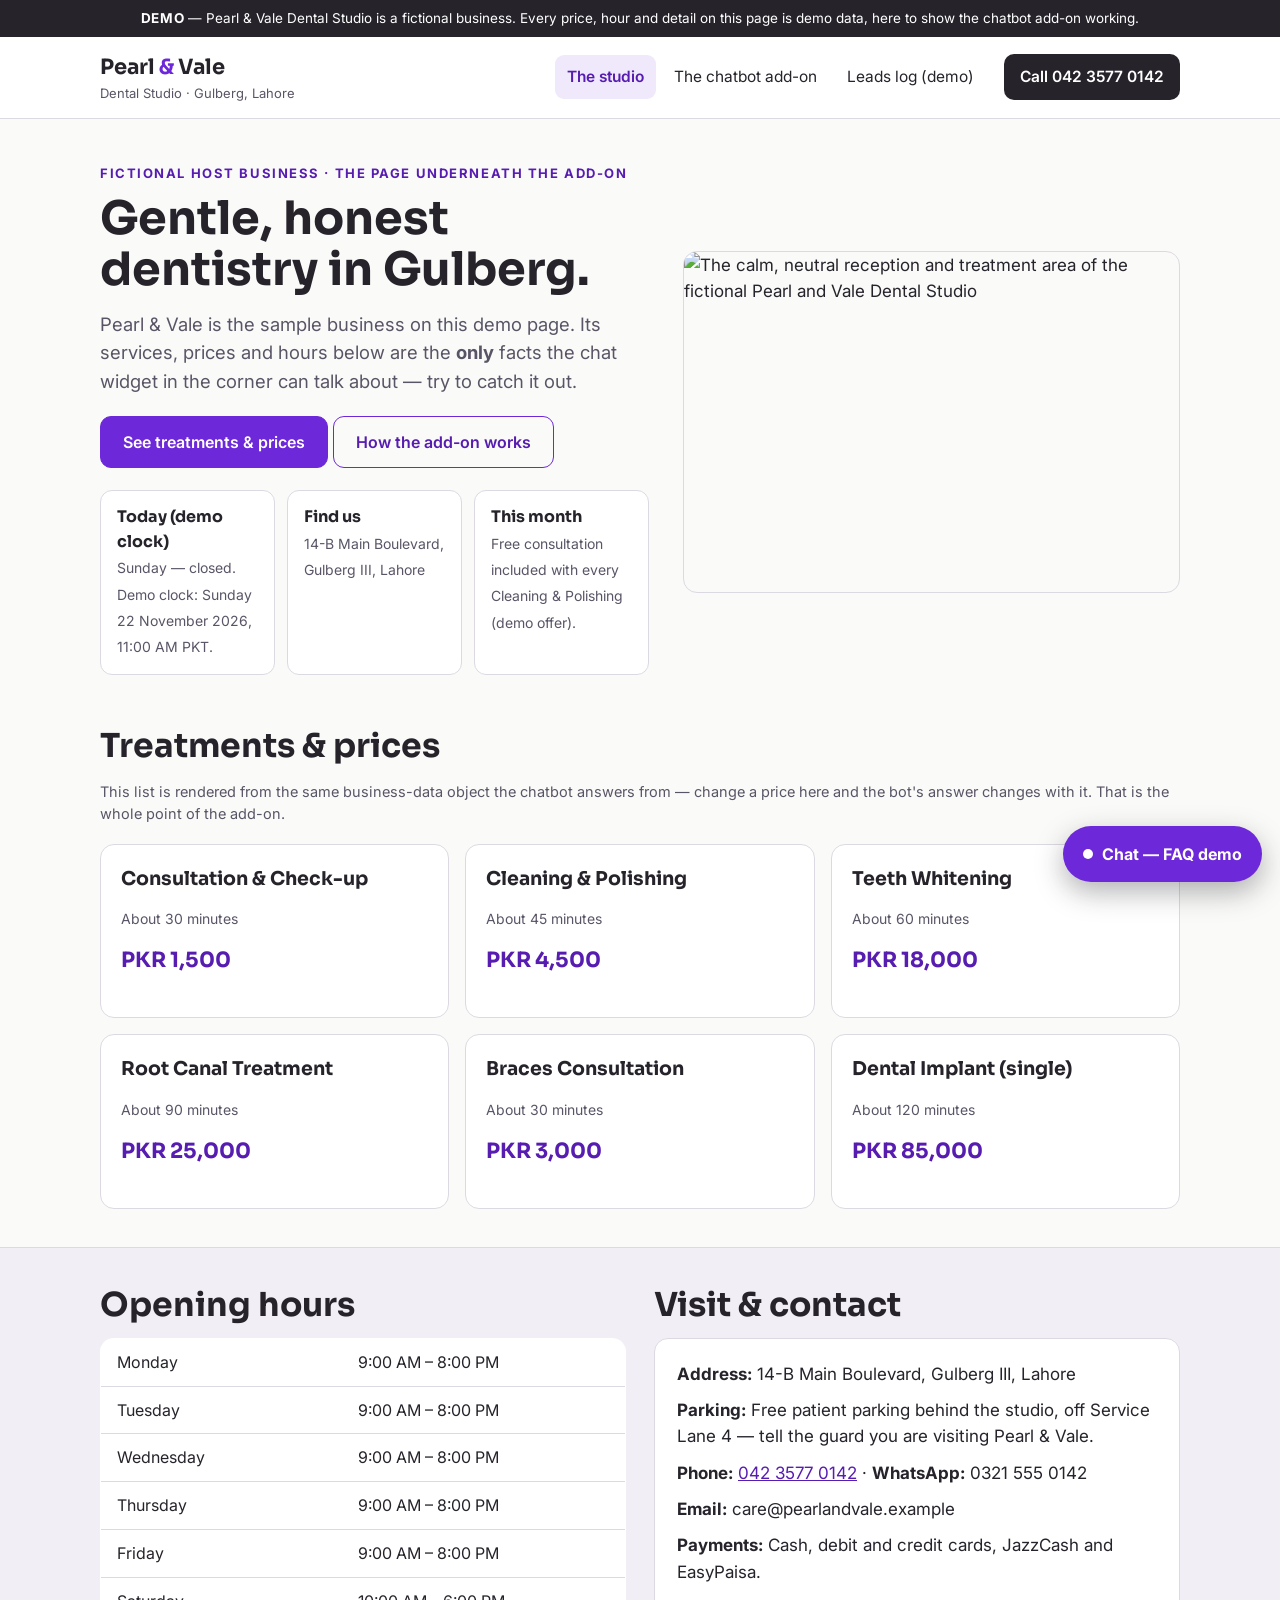
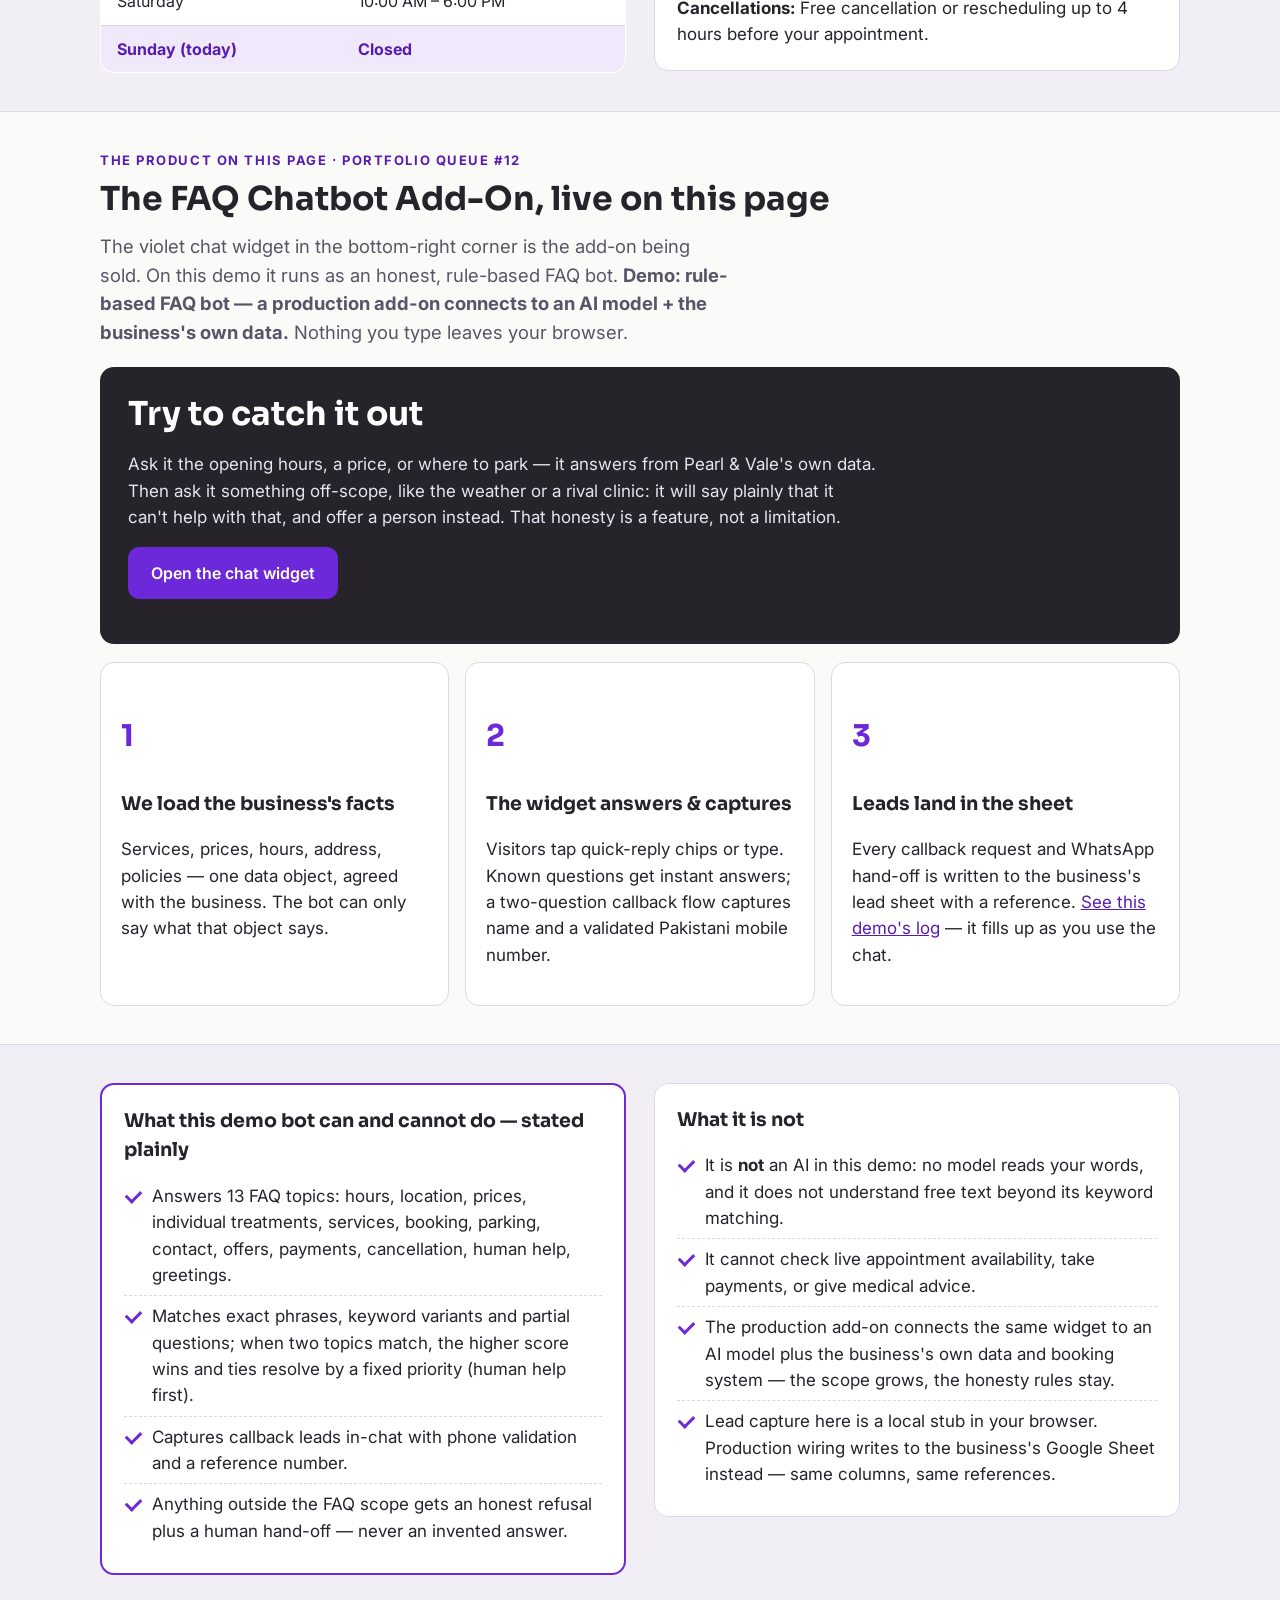
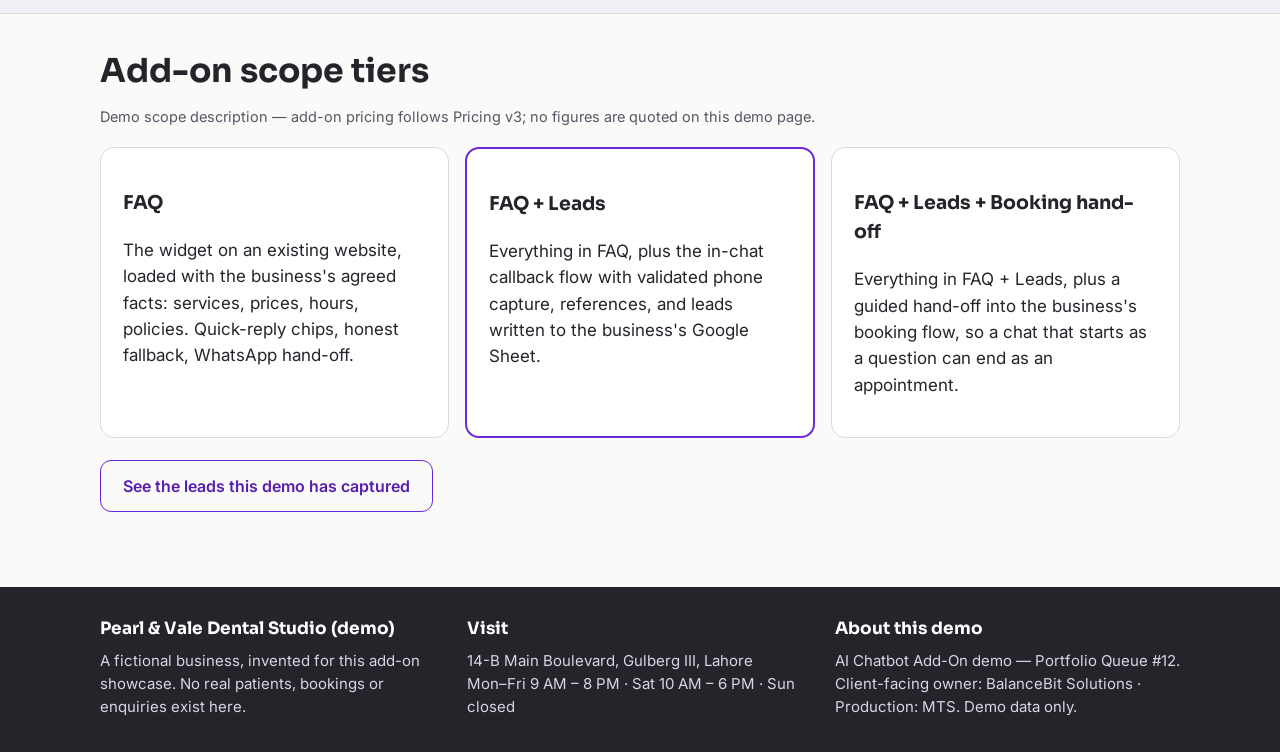
==== index.html @ efc46861 "Queue #12: AI Chatbot Add-On Demo — Pearl & Vale host page + rule-based FAQ widget, local lead log, " ====
<!DOCTYPE html>
<html lang="en">
<head>
<meta charset="utf-8">
<meta name="viewport" content="width=device-width, initial-scale=1">
<title>Pearl &amp; Vale Dental Studio (Demo) — with the FAQ Chatbot Add-On</title>
<meta name="description" content="Demo showcase: a fictional dental studio page carrying the rule-based FAQ chatbot add-on — FAQ answers generated from the business's own data, in-chat callback capture, and a local lead log. Demo data only.">
<link rel="preconnect" href="https://fonts.googleapis.com">
<link rel="preconnect" href="https://fonts.gstatic.com" crossorigin>
<link href="https://fonts.googleapis.com/css2?family=Inter:wght@400;600;700&family=Sora:wght@600;700&display=swap" rel="stylesheet">
<link rel="icon" href="assets/favicon.svg" type="image/svg+xml">
<script>document.documentElement.classList.add("js");</script>
<link rel="stylesheet" href="css/style.css">
</head>
<body>
<a class="skip" href="#main">Skip to content</a>
<div class="demo-strip"><strong>DEMO</strong> — Pearl &amp; Vale Dental Studio is a fictional business. Every price, hour and detail on this page is demo data, here to show the chatbot add-on working.</div>
<header class="site-head">
  <div class="wrap">
    <a class="brand" href="index.html">Pearl <span>&amp;</span> Vale<small>Dental Studio · Gulberg, Lahore</small></a>
    <nav class="main" aria-label="Main">
      <a href="index.html" aria-current="page">The studio</a>
      <a href="index.html#addon">The chatbot add-on</a>
      <a href="leads.html">Leads log (demo)</a>
    </nav>
    <a class="head-call" href="tel:+924235770142">Call 042 3577 0142</a>
  </div>
</header>

<main id="main">
  <!-- ============ THE HOST BUSINESS (kept deliberately quiet) ============ -->
  <section class="hero">
    <div class="wrap hero-grid">
      <div>
        <p class="eyebrow">Fictional host business · the page underneath the add-on</p>
        <h1>Gentle, honest dentistry in Gulberg.</h1>
        <p class="lede">Pearl &amp; Vale is the sample business on this demo page. Its services, prices and hours below are the <b>only</b> facts the chat widget in the corner can talk about — try to catch it out.</p>
        <p><a class="btn" href="#services">See treatments &amp; prices</a> <a class="btn ghost" href="#addon">How the add-on works</a></p>
        <div class="facts">
          <div class="fact"><b>Today (demo clock)</b><span>Sunday — closed. Demo clock: Sunday 22 November 2026, 11:00 AM PKT.</span></div>
          <div class="fact"><b>Find us</b><span data-biz="address">14-B Main Boulevard, Gulberg III, Lahore</span></div>
          <div class="fact"><b>This month</b><span>Free consultation included with every Cleaning &amp; Polishing (demo offer).</span></div>
        </div>
      </div>
      <div class="hero-img"><img src="assets/hero.jpg" alt="The calm, neutral reception and treatment area of the fictional Pearl and Vale Dental Studio" width="1400" height="933"></div>
    </div>
  </section>

  <section class="block" id="services">
    <div class="wrap">
      <h2>Treatments &amp; prices</h2>
      <p class="note">This list is rendered from the same business-data object the chatbot answers from — change a price here and the bot's answer changes with it. That is the whole point of the add-on.</p>
      <div class="cards" data-services></div>
      <noscript><p class="note">The treatment list is rendered by JavaScript from the demo data object. Prices: Consultation &amp; Check-up PKR 1,500 · Cleaning &amp; Polishing PKR 4,500 · Teeth Whitening PKR 18,000 · Root Canal Treatment PKR 25,000 · Braces Consultation PKR 3,000 · Dental Implant (single) PKR 85,000.</p></noscript>
    </div>
  </section>

  <section class="block band">
    <div class="wrap split">
      <div>
        <h2>Opening hours</h2>
        <table class="hours" data-hours aria-label="Opening hours"></table>
        <noscript><p class="note">Monday–Friday 9:00 AM – 8:00 PM · Saturday 10:00 AM – 6:00 PM · Sunday closed.</p></noscript>
      </div>
      <div>
        <h2>Visit &amp; contact</h2>
        <div class="panel">
          <p><b>Address:</b> <span data-biz="address">14-B Main Boulevard, Gulberg III, Lahore</span></p>
          <p><b>Parking:</b> <span data-biz="parking">Free patient parking behind the studio, off Service Lane 4 — tell the guard you are visiting Pearl &amp; Vale.</span></p>
          <p><b>Phone:</b> <a href="tel:+924235770142">042 3577 0142</a> · <b>WhatsApp:</b> 0321 555 0142</p>
          <p><b>Email:</b> care@pearlandvale.example</p>
          <p><b>Payments:</b> Cash, debit and credit cards, JazzCash and EasyPaisa.</p>
          <p><b>Cancellations:</b> Free cancellation or rescheduling up to 4 hours before your appointment.</p>
        </div>
      </div>
    </div>
  </section>

  <!-- ============ THE ADD-ON SHOWCASE (the product) ============ -->
  <section class="block" id="addon">
    <div class="wrap">
      <p class="eyebrow">The product on this page · Portfolio Queue #12</p>
      <h2>The FAQ Chatbot Add-On, live on this page</h2>
      <p class="lede">The violet chat widget in the bottom-right corner is the add-on being sold. On this demo it runs as an honest, rule-based FAQ bot. <b>Demo: rule-based FAQ bot — a production add-on connects to an AI model + the business's own data.</b> Nothing you type leaves your browser.</p>
      <div class="try-band">
        <h2>Try to catch it out</h2>
        <p>Ask it the opening hours, a price, or where to park — it answers from Pearl &amp; Vale's own data. Then ask it something off-scope, like the weather or a rival clinic: it will say plainly that it can't help with that, and offer a person instead. That honesty is a feature, not a limitation.</p>
        <p><button type="button" class="btn" data-open-chat>Open the chat widget</button></p>
      </div>
      <div class="steps">
        <div class="step"><p class="num">1</p><h3>We load the business's facts</h3><p>Services, prices, hours, address, policies — one data object, agreed with the business. The bot can only say what that object says.</p></div>
        <div class="step"><p class="num">2</p><h3>The widget answers &amp; captures</h3><p>Visitors tap quick-reply chips or type. Known questions get instant answers; a two-question callback flow captures name and a validated Pakistani mobile number.</p></div>
        <div class="step"><p class="num">3</p><h3>Leads land in the sheet</h3><p>Every callback request and WhatsApp hand-off is written to the business's lead sheet with a reference. <a href="leads.html">See this demo's log</a> — it fills up as you use the chat.</p></div>
      </div>
    </div>
  </section>

  <section class="block band">
    <div class="wrap split">
      <div class="panel accent">
        <h3>What this demo bot can and cannot do — stated plainly</h3>
        <ul class="ticks">
          <li>Answers 13 FAQ topics: hours, location, prices, individual treatments, services, booking, parking, contact, offers, payments, cancellation, human help, greetings.</li>
          <li>Matches exact phrases, keyword variants and partial questions; when two topics match, the higher score wins and ties resolve by a fixed priority (human help first).</li>
          <li>Captures callback leads in-chat with phone validation and a reference number.</li>
          <li>Anything outside the FAQ scope gets an honest refusal plus a human hand-off — never an invented answer.</li>
        </ul>
      </div>
      <div class="panel">
        <h3>What it is not</h3>
        <ul class="ticks">
          <li>It is <b>not</b> an AI in this demo: no model reads your words, and it does not understand free text beyond its keyword matching.</li>
          <li>It cannot check live appointment availability, take payments, or give medical advice.</li>
          <li>The production add-on connects the same widget to an AI model plus the business's own data and booking system — the scope grows, the honesty rules stay.</li>
          <li>Lead capture here is a local stub in your browser. Production wiring writes to the business's Google Sheet instead — same columns, same references.</li>
        </ul>
      </div>
    </div>
  </section>

  <section class="block">
    <div class="wrap">
      <h2>Add-on scope tiers</h2>
      <p class="note">Demo scope description — add-on pricing follows Pricing v3; no figures are quoted on this demo page.</p>
      <div class="tiers">
        <div class="tier"><p class="scope">FAQ</p><p>The widget on an existing website, loaded with the business's agreed facts: services, prices, hours, policies. Quick-reply chips, honest fallback, WhatsApp hand-off.</p></div>
        <div class="tier mid"><p class="scope">FAQ + Leads</p><p>Everything in FAQ, plus the in-chat callback flow with validated phone capture, references, and leads written to the business's Google Sheet.</p></div>
        <div class="tier"><p class="scope">FAQ + Leads + Booking hand-off</p><p>Everything in FAQ + Leads, plus a guided hand-off into the business's booking flow, so a chat that starts as a question can end as an appointment.</p></div>
      </div>
      <p style="margin-top:22px"><a class="btn ghost" href="leads.html">See the leads this demo has captured</a></p>
    </div>
  </section>
</main>

<footer>
  <div class="wrap">
    <div><b>Pearl &amp; Vale Dental Studio (demo)</b><p>A fictional business, invented for this add-on showcase. No real patients, bookings or enquiries exist here.</p></div>
    <div><b>Visit</b><p>14-B Main Boulevard, Gulberg III, Lahore<br>Mon–Fri 9 AM – 8 PM · Sat 10 AM – 6 PM · Sun closed</p></div>
    <div><b>About this demo</b><p>AI Chatbot Add-On demo — Portfolio Queue #12. Client-facing owner: BalanceBit Solutions · Production: MTS. Demo data only.</p></div>
  </div>
</footer>

<button class="chat-launcher" type="button" data-chat-launcher aria-haspopup="dialog"><span class="dot" aria-hidden="true"></span>Chat — FAQ demo</button>
<section class="chat-panel" data-chat-panel role="dialog" aria-label="Pearl and Vale FAQ chat, demo" hidden>
  <div class="chat-head">
    <div class="who"><b>Pearl &amp; Vale Dental Studio</b><span>FAQ demo bot · Demo: rule-based FAQ bot — a production add-on connects to an AI model + the business's own data</span></div>
    <button type="button" data-chat-close aria-label="Close chat">✕</button>
  </div>
  <div class="chat-msgs" data-chat-msgs aria-live="polite"></div>
  <div class="chat-chips" data-chat-chips></div>
  <div class="chat-actions">
    <a class="wa-btn" data-chat-wa href="https://wa.me/923215550142" target="_blank" rel="noopener">WhatsApp a person</a>
    <button type="button" class="clear-btn" data-chat-clear>Clear chat</button>
  </div>
  <form class="chat-form" data-chat-form>
    <label for="chat-input">Type your question</label>
    <input id="chat-input" data-chat-input type="text" autocomplete="off" placeholder="Ask about prices, hours…">
    <button type="submit">Send</button>
  </form>
</section>
<noscript><p class="note" style="padding:12px 20px">The chat widget needs JavaScript to run. The studio's services, prices, hours and contact details on this page are complete without it.</p></noscript>
<script src="js/logic.js"></script>
<script src="js/app.js"></script>
<script>
  document.querySelector('[data-open-chat]').addEventListener('click', function () {
    document.querySelector('[data-chat-launcher]').click();
  });
</script>
</body>
</html>
---- css/style.css ----
/* Pearl & Vale Dental Studio + Chatbot Add-On showcase — Queue #12
   Host register: quiet neutral. Widget register: violet accent (the product is the star). */
:root{
  --paper:#FAFAF8; --ink:#26232B; --muted:#5A5566; --line:#DDD9E2; --card:#FFFFFF;
  --band:#F1EFF5; --accent:#6D28D9; --accent-dark:#571CB0; --accent-soft:#EFE9FB;
  --err:#B3261E;
  --sans:"Inter",system-ui,-apple-system,"Segoe UI",sans-serif;
  --disp:"Sora","Inter",system-ui,sans-serif;
  --radius:14px;
}
*{box-sizing:border-box}
html{overflow-x:clip}
body{margin:0;background:var(--paper);color:var(--ink);font-family:var(--sans);font-size:17px;line-height:1.55}
img{max-width:100%;display:block}
a{color:var(--accent-dark)}
:focus-visible{outline:3px solid var(--accent);outline-offset:2px;border-radius:4px}
.wrap{max-width:1120px;margin:0 auto;padding:0 20px}
.skip{position:absolute;left:-999px;top:0;background:var(--ink);color:#fff;padding:10px 16px;z-index:200}
.skip:focus{left:8px;top:8px;color:#fff}
.demo-strip{background:var(--ink);color:#fff;font-size:13.5px;text-align:center;padding:8px 14px}
.demo-strip strong{letter-spacing:.04em}
/* header */
.site-head{background:var(--card);border-bottom:1px solid var(--line)}
.site-head .wrap{display:flex;align-items:center;gap:18px;padding-top:14px;padding-bottom:14px;flex-wrap:wrap}
.brand{font-family:var(--disp);font-weight:700;font-size:21px;color:var(--ink);text-decoration:none}
.brand span{color:var(--accent)}
.brand small{display:block;font-family:var(--sans);font-weight:400;font-size:13px;color:var(--muted)}
nav.main{margin-left:auto;display:flex;gap:6px;flex-wrap:wrap}
nav.main a{color:var(--ink);text-decoration:none;padding:10px 12px;border-radius:9px;font-size:15.5px}
nav.main a:hover{background:var(--band)}
nav.main a[aria-current]{background:var(--accent-soft);color:var(--accent-dark);font-weight:600}
.head-call{font-weight:600;text-decoration:none;background:var(--ink);color:#fff;padding:11px 16px;border-radius:10px;font-size:15.5px;min-height:44px;display:inline-flex;align-items:center}
/* hero */
.hero{padding:44px 0 8px}
.hero-grid{display:grid;grid-template-columns:1.05fr .95fr;gap:34px;align-items:center}
.eyebrow{font-size:13px;font-weight:700;letter-spacing:.12em;text-transform:uppercase;color:var(--accent-dark);margin:0 0 10px}
h1{font-family:var(--disp);font-size:clamp(30px,4.6vw,46px);line-height:1.12;margin:0 0 14px;font-weight:700}
h2{font-family:var(--disp);font-size:clamp(24px,3.2vw,33px);line-height:1.2;margin:0 0 12px}
h3{font-family:var(--disp);font-size:19px;margin:0 0 8px}
.lede{font-size:18.5px;color:var(--muted);margin:0 0 20px;max-width:34em}
.hero-img{border-radius:var(--radius);overflow:hidden;border:1px solid var(--line)}
.hero-img img{width:100%;height:340px;object-fit:cover;animation:drift 14s ease-in-out infinite alternate}
@keyframes drift{from{transform:scale(1)}to{transform:scale(1.05)}}
.facts{display:grid;grid-template-columns:repeat(3,1fr);gap:12px;margin:22px 0 6px}
.fact{background:var(--card);border:1px solid var(--line);border-radius:12px;padding:14px 16px}
.fact b{display:block;font-family:var(--disp);font-size:16px}
.fact span{font-size:14px;color:var(--muted)}
/* buttons — ONE system */
.btn{display:inline-flex;align-items:center;justify-content:center;gap:8px;min-height:52px;padding:12px 22px;border-radius:11px;border:1.5px solid var(--accent);background:var(--accent);color:#fff;font:600 16px var(--sans);text-decoration:none;cursor:pointer}
.btn:hover{background:var(--accent-dark);border-color:var(--accent-dark)}
.btn.ghost{background:transparent;color:var(--accent-dark)}
.btn.ghost:hover{background:var(--accent-soft)}
.btn.ink{background:var(--ink);border-color:var(--ink)}
.btn.ink:hover{background:#3A3644}
.btn.small{min-height:44px;padding:8px 16px;font-size:15px}
/* sections */
section.block{padding:38px 0}
.band{background:var(--band);border-top:1px solid var(--line);border-bottom:1px solid var(--line)}
.cards{display:grid;grid-template-columns:repeat(3,1fr);gap:16px;margin-top:18px}
.card{background:var(--card);border:1px solid var(--line);border-radius:var(--radius);padding:20px}
.card .price{font-family:var(--disp);font-size:21px;font-weight:700;color:var(--accent-dark);margin-top:10px}
.card .mins{font-size:14px;color:var(--muted)}
table.hours{width:100%;border-collapse:collapse;background:var(--card);border:1px solid var(--line);border-radius:var(--radius);overflow:hidden}
table.hours th,table.hours td{padding:11px 16px;text-align:left;border-bottom:1px solid var(--line);font-size:16px}
table.hours tr:last-child td{border-bottom:none}
table.hours tr.today td{color:var(--accent-dark);font-weight:700;background:var(--accent-soft)}
.split{display:grid;grid-template-columns:1fr 1fr;gap:28px;align-items:start}
.panel{background:var(--card);border:1px solid var(--line);border-radius:var(--radius);padding:22px}
.panel.accent{border:2px solid var(--accent)}
.panel p{margin:0 0 10px}
.panel p:last-child{margin-bottom:0}
ul.ticks{margin:10px 0 0;padding:0;list-style:none}
ul.ticks li{padding:7px 0 7px 28px;position:relative;border-bottom:1px dashed var(--line)}
ul.ticks li:last-child{border-bottom:none}
ul.ticks li::before{content:"";position:absolute;left:2px;top:14px;width:12px;height:7px;border-left:3px solid var(--accent);border-bottom:3px solid var(--accent);transform:rotate(-45deg)}
.steps{display:grid;grid-template-columns:repeat(3,1fr);gap:16px;margin-top:18px}
.step{background:var(--card);border:1px solid var(--line);border-radius:var(--radius);padding:20px}
.step .num{font-family:var(--disp);font-size:30px;font-weight:700;color:var(--accent)}
.tiers{display:grid;grid-template-columns:repeat(3,1fr);gap:16px;margin-top:18px}
.tier{background:var(--card);border:1px solid var(--line);border-radius:var(--radius);padding:22px}
.tier.mid{border:2px solid var(--accent)}
.tier .scope{font-family:var(--disp);font-weight:700;font-size:19px}
.note{font-size:14.5px;color:var(--muted)}
.try-band{background:var(--ink);color:#fff;border-radius:var(--radius);padding:28px;margin:8px 0}
.try-band h2{color:#fff}
.try-band p{color:#E7E3F2;max-width:44em}
.try-band .btn{background:var(--accent);border-color:var(--accent)}
/* leads page */
table.log{width:100%;border-collapse:collapse;background:var(--card);border:1px solid var(--line);border-radius:var(--radius);overflow:hidden}
table.log th,table.log td{padding:11px 14px;text-align:left;border-bottom:1px solid var(--line);font-size:15.5px;vertical-align:top}
table.log tr:last-child td{border-bottom:none}
table.log th{font-family:var(--disp);font-size:14px;letter-spacing:.03em;background:var(--band)}
.ref{font-family:var(--disp);font-weight:700;color:var(--accent-dark);white-space:nowrap}
.pill{display:inline-block;padding:3px 10px;border-radius:999px;border:1.5px solid var(--accent);color:var(--accent-dark);font-size:13px;font-weight:600;background:var(--accent-soft)}
.empty{border:1.5px dashed var(--accent);border-radius:var(--radius);padding:22px;background:var(--card);color:var(--muted)}
/* footer */
footer{background:var(--ink);color:#D9D5E3;margin-top:20px}
footer .wrap{padding-top:28px;padding-bottom:28px;display:grid;grid-template-columns:1fr 1fr 1fr;gap:22px}
footer b{color:#fff;font-family:var(--disp)}
footer a{color:#CDBCF5}
footer p{margin:6px 0;font-size:15px}
/* ---------- CHAT WIDGET (the product) ---------- */
/* The widget is JS-only functionality: it stays hidden until the inline head script
   marks <html class="js">, so a no-JS visitor never sees a dead control (noscript note explains). */
.chat-launcher{display:none}
html.js .chat-launcher{display:inline-flex}
.chat-panel{display:none}
html.js .chat-panel{display:flex}
html.js .chat-panel[hidden]{display:none}
.chat-launcher{position:fixed;right:18px;bottom:18px;z-index:120;align-items:center;gap:9px;min-height:56px;padding:12px 20px;border-radius:999px;border:none;background:var(--accent);color:#fff;font:700 16px var(--sans);cursor:pointer;box-shadow:0 10px 28px rgba(38,35,43,.35)}
.chat-launcher:hover{background:var(--accent-dark)}
.chat-launcher .dot{width:10px;height:10px;border-radius:50%;background:#fff;flex:none}
.chat-launcher[hidden]{display:none}
.chat-panel{position:fixed;right:18px;bottom:18px;z-index:121;width:min(392px,calc(100vw - 24px));height:min(600px,calc(100dvh - 110px));background:var(--card);border:1.5px solid var(--accent);border-radius:18px;box-shadow:0 22px 55px rgba(38,35,43,.4);display:flex;flex-direction:column;overflow:hidden}
.chat-panel[hidden]{display:none}
.chat-head{background:var(--accent);color:#fff;padding:14px 16px;display:flex;gap:10px;align-items:flex-start}
.chat-head .who{flex:1;min-width:0}
.chat-head b{font-family:var(--disp);font-size:16.5px;display:block}
.chat-head span{font-size:12.5px;color:#E4DBFA;display:block;line-height:1.35}
.chat-head button{background:transparent;border:1.5px solid #fff;color:#fff;border-radius:9px;min-width:44px;min-height:44px;font-size:17px;cursor:pointer;flex:none}
.chat-msgs{flex:1;overflow-y:auto;padding:16px 14px;display:flex;flex-direction:column;gap:9px;background:var(--paper)}
.msg{max-width:85%;padding:10px 13px;border-radius:14px;font-size:15px;line-height:1.45;white-space:pre-line;overflow-wrap:break-word}
.msg.bot{background:var(--accent-soft);color:var(--ink);border-bottom-left-radius:4px;align-self:flex-start}
.msg.user{background:var(--accent);color:#fff;border-bottom-right-radius:4px;align-self:flex-end}
.msg .stamp{display:block;font-size:11px;margin-top:5px;opacity:.75}
.msg.bot .stamp{color:var(--muted)}
.chat-chips{display:flex;flex-wrap:wrap;gap:8px;padding:10px 14px;border-top:1px solid var(--line);background:var(--card)}
.chip{min-height:44px;padding:8px 14px;border-radius:999px;border:1.5px solid var(--accent);background:#fff;color:var(--accent-dark);font:600 14px var(--sans);cursor:pointer}
.chip:hover{background:var(--accent-soft)}
.chat-actions{display:flex;gap:8px;padding:0 14px 10px;background:var(--card);flex-wrap:wrap}
.chat-actions a,.chat-actions button{min-height:44px;display:inline-flex;align-items:center;padding:8px 13px;border-radius:10px;font:600 13.5px var(--sans);text-decoration:none;cursor:pointer}
.wa-btn{background:#fff;border:1.5px solid var(--accent);color:var(--accent-dark)}
.clear-btn{background:transparent;border:1.5px solid var(--line);color:var(--muted)}
.chat-form{display:flex;gap:8px;padding:10px 14px 14px;border-top:1px solid var(--line);background:var(--card)}
.chat-form label{position:absolute;left:-999px}
.chat-form input{flex:1;min-width:0;height:52px;border:1.5px solid var(--muted);border-radius:11px;padding:0 13px;font:400 16px var(--sans);color:var(--ink);background:#fff}
.chat-form button{height:52px;padding:0 18px;border-radius:11px;border:1.5px solid var(--accent);background:var(--accent);color:#fff;font:700 15.5px var(--sans);cursor:pointer;flex:none}
.chat-form button:hover{background:var(--accent-dark)}
@media (max-width:900px){
  .hero-grid,.split{grid-template-columns:1fr}
  .cards,.steps,.tiers{grid-template-columns:1fr 1fr}
  footer .wrap{grid-template-columns:1fr 1fr}
}
@media (max-width:560px){
  .cards,.steps,.tiers,.facts{grid-template-columns:1fr}
  footer .wrap{grid-template-columns:1fr}
  .hero-img img{height:230px}
  .chat-panel{right:12px;bottom:12px;height:min(600px,calc(100dvh - 96px))}
  .chat-launcher{right:12px;bottom:12px}
  nav.main{margin-left:0}
  table.log th:nth-child(4),table.log td:nth-child(4){display:none}
}
@media (prefers-reduced-motion:reduce){
  *,*::before,*::after{animation:none!important;transition:none!important}
}
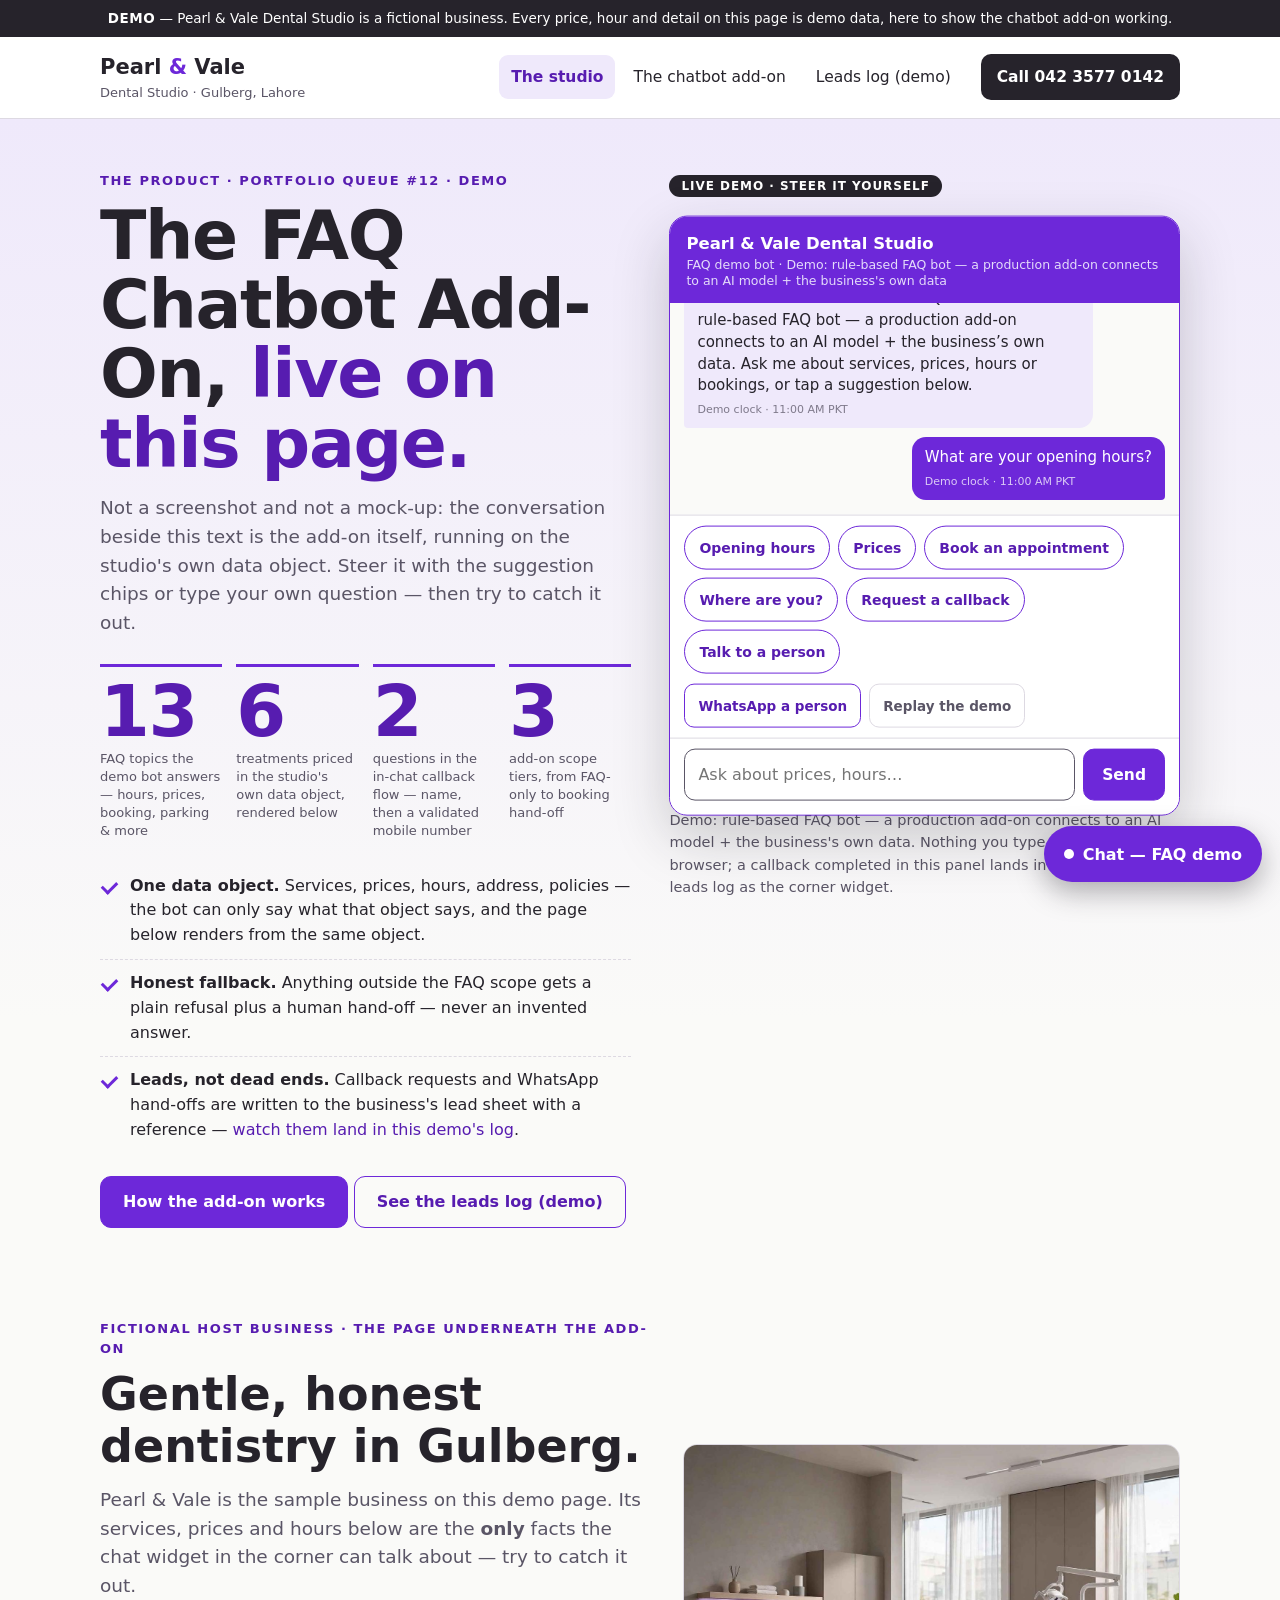
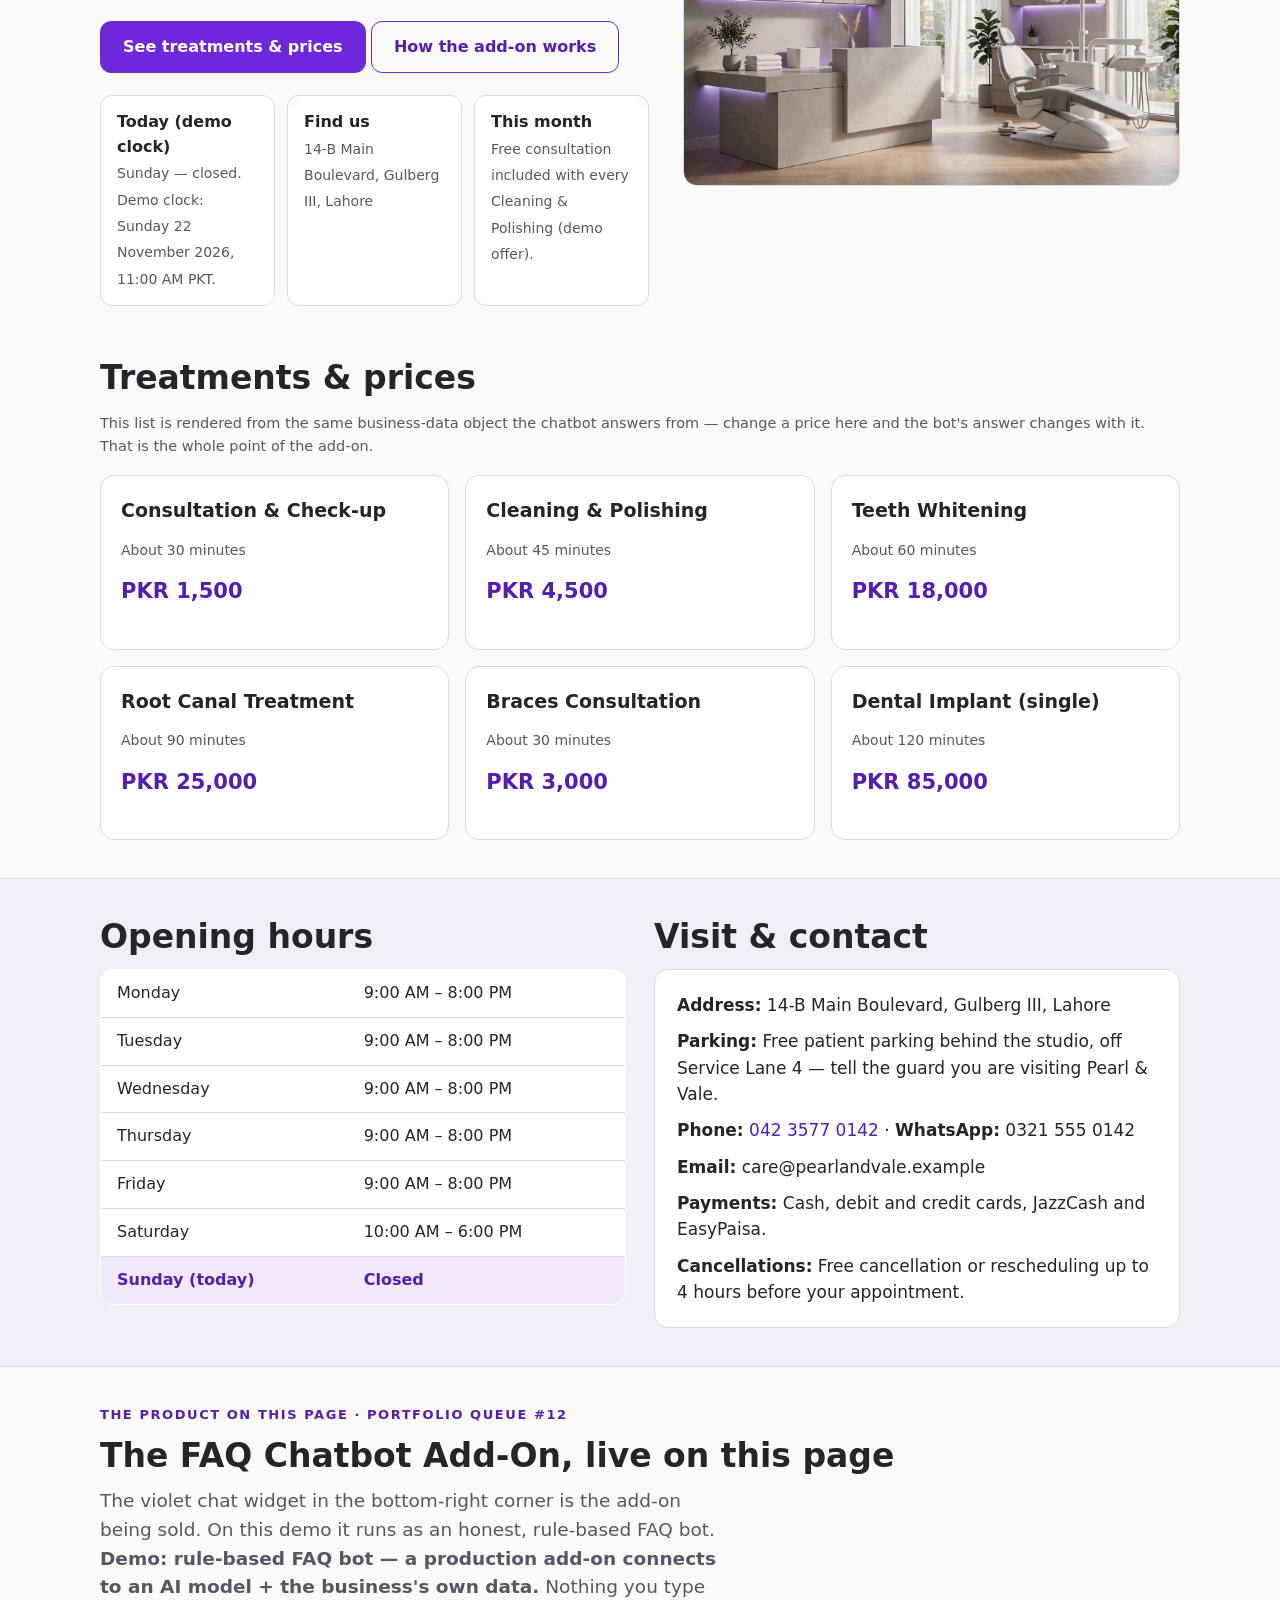
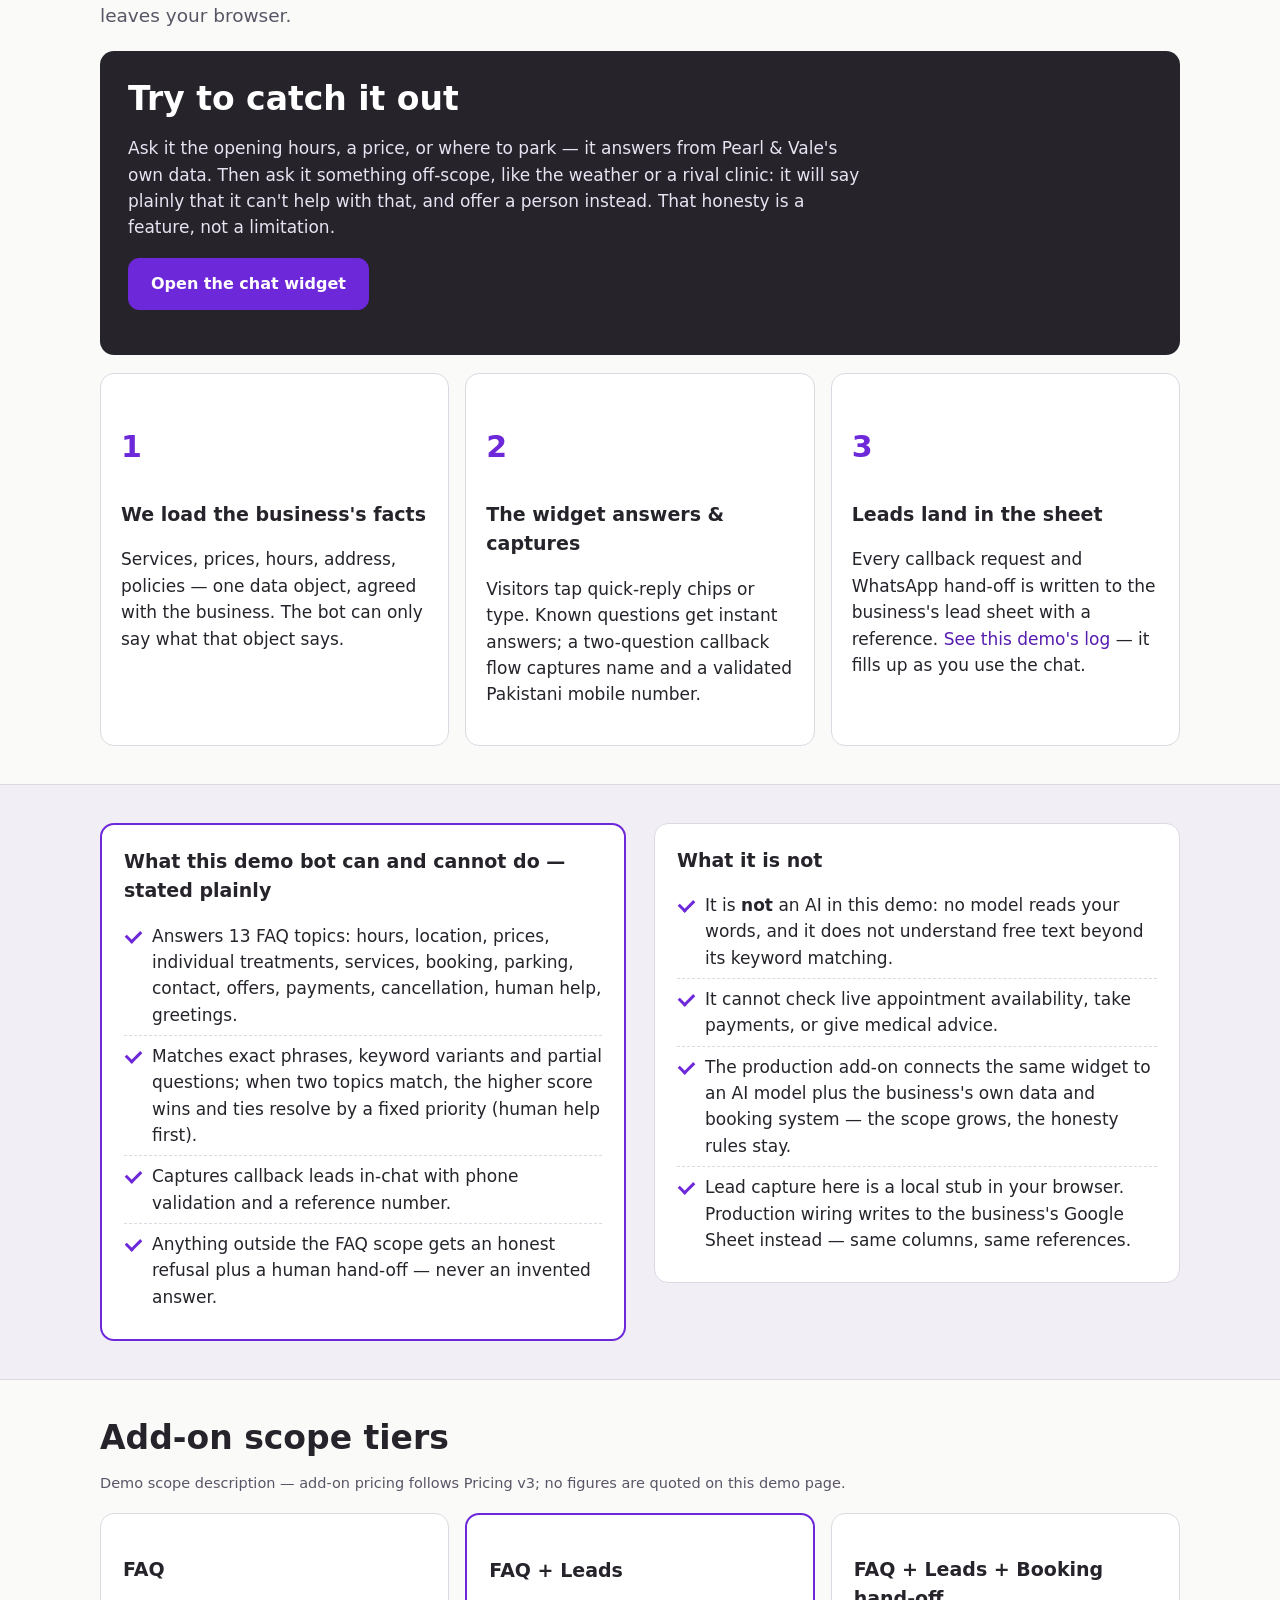
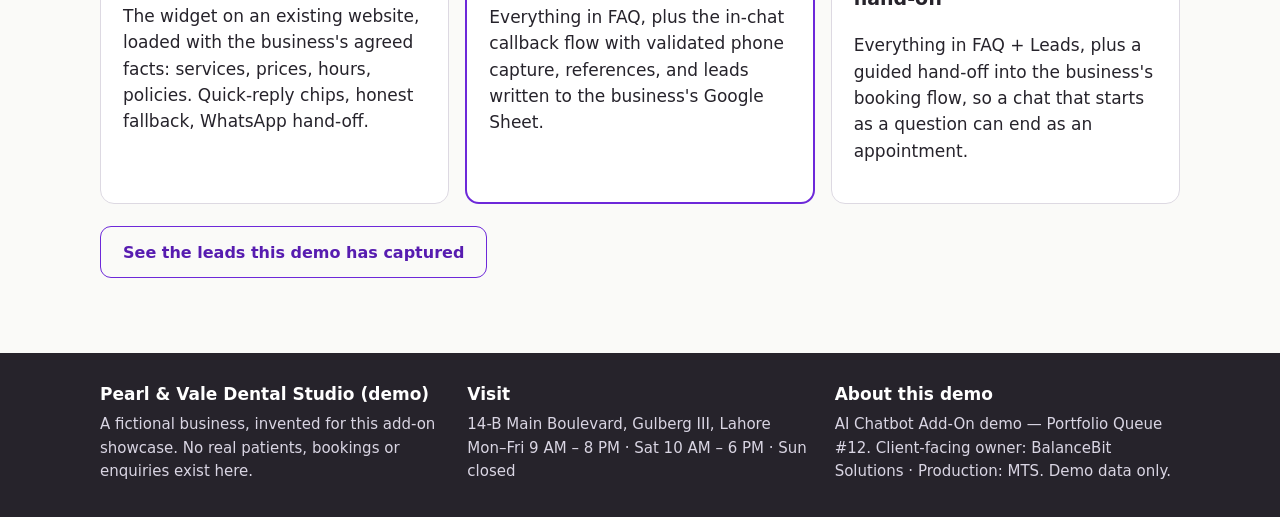
==== commit 386462ed: "Premium upgrade batch 2026-11-22: audit fixes + premium ladder + static capture mode + self-hosted f" ====
--- a/index.html
+++ b/index.html
@@ -5,12 +5,18 @@
 <meta name="viewport" content="width=device-width, initial-scale=1">
 <title>Pearl &amp; Vale Dental Studio (Demo) — with the FAQ Chatbot Add-On</title>
 <meta name="description" content="Demo showcase: a fictional dental studio page carrying the rule-based FAQ chatbot add-on — FAQ answers generated from the business's own data, in-chat callback capture, and a local lead log. Demo data only.">
-<link rel="preconnect" href="https://fonts.googleapis.com">
-<link rel="preconnect" href="https://fonts.gstatic.com" crossorigin>
-<link href="https://fonts.googleapis.com/css2?family=Inter:wght@400;600;700&family=Sora:wght@600;700&display=swap" rel="stylesheet">
+
+
+<link rel="stylesheet" href="assets/fonts/fonts.css">
 <link rel="icon" href="assets/favicon.svg" type="image/svg+xml">
 <script>document.documentElement.classList.add("js");</script>
 <link rel="stylesheet" href="css/style.css">
+<link rel="stylesheet" href="assets/vendor/lenis.css">
+<script defer src="assets/vendor/lenis.min.js"></script>
+<script defer src="assets/vendor/gsap.min.js"></script>
+<script defer src="assets/vendor/ScrollTrigger.min.js"></script>
+<script defer src="js/hero-demo.js"></script>
+<script defer src="js/premium.js"></script>
 </head>
 <body>
 <a class="skip" href="#main">Skip to content</a>
@@ -28,12 +34,60 @@
 </header>
 
 <main id="main">
+  <!-- ============ THE PRODUCT HERO: the live demo conversation IS the hero module ============ -->
+  <section class="phero">
+    <div class="wrap phero-grid">
+      <div class="phero-copy">
+        <p class="eyebrow">The product · Portfolio Queue #12 · Demo</p>
+        <h1 class="phero-h">The FAQ Chatbot Add-On, <em>live on this page.</em></h1>
+        <p class="lede">Not a screenshot and not a mock-up: the conversation beside this text is the add-on itself, running on the studio's own data object. Steer it with the suggestion chips or type your own question — then try to catch it out.</p>
+        <div class="stat-row">
+          <div class="stat"><span class="stat-num" data-stat-num="13">13</span><span class="stat-label">FAQ topics the demo bot answers — hours, prices, booking, parking &amp; more</span></div>
+          <div class="stat"><span class="stat-num" data-stat-num="6">6</span><span class="stat-label">treatments priced in the studio's own data object, rendered below</span></div>
+          <div class="stat"><span class="stat-num" data-stat-num="2">2</span><span class="stat-label">questions in the in-chat callback flow — name, then a validated mobile number</span></div>
+          <div class="stat"><span class="stat-num" data-stat-num="3">3</span><span class="stat-label">add-on scope tiers, from FAQ-only to booking hand-off</span></div>
+        </div>
+        <ul class="phero-points">
+          <li><b>One data object.</b> Services, prices, hours, address, policies — the bot can only say what that object says, and the page below renders from the same object.</li>
+          <li><b>Honest fallback.</b> Anything outside the FAQ scope gets a plain refusal plus a human hand-off — never an invented answer.</li>
+          <li><b>Leads, not dead ends.</b> Callback requests and WhatsApp hand-offs are written to the business's lead sheet with a reference — <a href="leads.html">watch them land in this demo's log</a>.</li>
+        </ul>
+        <p style="margin-top:22px"><a class="btn" href="#addon">How the add-on works</a> <a class="btn ghost" href="leads.html">See the leads log (demo)</a></p>
+      </div>
+      <div class="demo-shell" id="demo">
+        <span class="demo-tag">Live demo · steer it yourself</span>
+        <div class="demo-panel" data-demo-panel>
+          <div class="chat-head">
+            <div class="who"><b>Pearl &amp; Vale Dental Studio</b><span>FAQ demo bot · Demo: rule-based FAQ bot — a production add-on connects to an AI model + the business's own data</span></div>
+          </div>
+          <div class="chat-msgs" data-demo-msgs aria-live="polite">
+            <div class="msg bot">Hello — I’m the Pearl &amp; Vale FAQ assistant. Demo: rule-based FAQ bot — a production add-on connects to an AI model + the business’s own data. Ask me about services, prices, hours or bookings, or tap a suggestion below.</div>
+            <div class="msg user">What are your opening hours?</div>
+            <div class="msg bot">Our opening hours at Pearl &amp; Vale Dental Studio are:
+Monday: 9:00 AM – 8:00 PM
+Tuesday: 9:00 AM – 8:00 PM
+Wednesday: 9:00 AM – 8:00 PM
+Thursday: 9:00 AM – 8:00 PM
+Friday: 9:00 AM – 8:00 PM
+Saturday: 10:00 AM – 6:00 PM
+Sunday: Closed
+Today (Sunday 22 November 2026) we are closed — the studio is closed on Sundays.</div>
+            <div class="msg user">How much is teeth whitening?</div>
+            <div class="msg bot">Teeth Whitening costs PKR 18,000 and takes about 60 minutes at Pearl &amp; Vale. Would you like to book it, or see the full price list?</div>
+          </div>
+          <p class="demo-static-note" data-demo-static-note>This is a printed transcript of the demo conversation, shown because JavaScript is off. With JavaScript on, this panel is the live add-on itself — same answers, generated from the same data object, plus the working callback flow that writes to <a href="leads.html">the demo leads log</a>.</p>
+        </div>
+        <p class="note" style="margin-top:12px">Demo: rule-based FAQ bot — a production add-on connects to an AI model + the business's own data. Nothing you type leaves your browser; a callback completed in this panel lands in the same demo leads log as the corner widget.</p>
+      </div>
+    </div>
+  </section>
+
   <!-- ============ THE HOST BUSINESS (kept deliberately quiet) ============ -->
   <section class="hero">
     <div class="wrap hero-grid">
       <div>
         <p class="eyebrow">Fictional host business · the page underneath the add-on</p>
-        <h1>Gentle, honest dentistry in Gulberg.</h1>
+        <h2 class="host-h">Gentle, honest dentistry in Gulberg.</h2>
         <p class="lede">Pearl &amp; Vale is the sample business on this demo page. Its services, prices and hours below are the <b>only</b> facts the chat widget in the corner can talk about — try to catch it out.</p>
         <p><a class="btn" href="#services">See treatments &amp; prices</a> <a class="btn ghost" href="#addon">How the add-on works</a></p>
         <div class="facts">
--- a/assets/fonts/fonts.css
+++ b/assets/fonts/fonts.css
@@ -0,0 +1,93 @@
+/* Self-hosted webfonts (Google Fonts, OFL) — downloaded 2026-11-22.
+   Replaces the fonts.googleapis.com stylesheet so the design renders
+   identically with or without external network access. */
+/* latin */
+@font-face {
+  font-family: 'Inter';
+  font-style: normal;
+  font-weight: 400;
+  font-display: swap;
+  src: url(./inter-normal-latin-56724408.woff2) format('woff2');
+  unicode-range: U+0000-00FF, U+0131, U+0152-0153, U+02BB-02BC, U+02C6, U+02DA, U+02DC, U+0304, U+0308, U+0329, U+2000-206F, U+20AC, U+2122, U+2191, U+2193, U+2212, U+2215, U+FEFF, U+FFFD;
+}
+/* latin-ext */
+@font-face {
+  font-family: 'Inter';
+  font-style: normal;
+  font-weight: 400;
+  font-display: swap;
+  src: url(./inter-normal-latin-ext-39529051.woff2) format('woff2');
+  unicode-range: U+0100-02BA, U+02BD-02C5, U+02C7-02CC, U+02CE-02D7, U+02DD-02FF, U+0304, U+0308, U+0329, U+1D00-1DBF, U+1E00-1E9F, U+1EF2-1EFF, U+2020, U+20A0-20AB, U+20AD-20C4, U+2113, U+2C60-2C7F, U+A720-A7FF;
+}
+/* latin */
+@font-face {
+  font-family: 'Inter';
+  font-style: normal;
+  font-weight: 600;
+  font-display: swap;
+  src: url(./inter-normal-latin-56724408.woff2) format('woff2');
+  unicode-range: U+0000-00FF, U+0131, U+0152-0153, U+02BB-02BC, U+02C6, U+02DA, U+02DC, U+0304, U+0308, U+0329, U+2000-206F, U+20AC, U+2122, U+2191, U+2193, U+2212, U+2215, U+FEFF, U+FFFD;
+}
+/* latin-ext */
+@font-face {
+  font-family: 'Inter';
+  font-style: normal;
+  font-weight: 600;
+  font-display: swap;
+  src: url(./inter-normal-latin-ext-39529051.woff2) format('woff2');
+  unicode-range: U+0100-02BA, U+02BD-02C5, U+02C7-02CC, U+02CE-02D7, U+02DD-02FF, U+0304, U+0308, U+0329, U+1D00-1DBF, U+1E00-1E9F, U+1EF2-1EFF, U+2020, U+20A0-20AB, U+20AD-20C4, U+2113, U+2C60-2C7F, U+A720-A7FF;
+}
+/* latin */
+@font-face {
+  font-family: 'Inter';
+  font-style: normal;
+  font-weight: 700;
+  font-display: swap;
+  src: url(./inter-normal-latin-56724408.woff2) format('woff2');
+  unicode-range: U+0000-00FF, U+0131, U+0152-0153, U+02BB-02BC, U+02C6, U+02DA, U+02DC, U+0304, U+0308, U+0329, U+2000-206F, U+20AC, U+2122, U+2191, U+2193, U+2212, U+2215, U+FEFF, U+FFFD;
+}
+/* latin-ext */
+@font-face {
+  font-family: 'Inter';
+  font-style: normal;
+  font-weight: 700;
+  font-display: swap;
+  src: url(./inter-normal-latin-ext-39529051.woff2) format('woff2');
+  unicode-range: U+0100-02BA, U+02BD-02C5, U+02C7-02CC, U+02CE-02D7, U+02DD-02FF, U+0304, U+0308, U+0329, U+1D00-1DBF, U+1E00-1E9F, U+1EF2-1EFF, U+2020, U+20A0-20AB, U+20AD-20C4, U+2113, U+2C60-2C7F, U+A720-A7FF;
+}
+/* latin */
+@font-face {
+  font-family: 'Sora';
+  font-style: normal;
+  font-weight: 600;
+  font-display: swap;
+  src: url(./sora-normal-latin-4fa0aa0c.woff2) format('woff2');
+  unicode-range: U+0000-00FF, U+0131, U+0152-0153, U+02BB-02BC, U+02C6, U+02DA, U+02DC, U+0304, U+0308, U+0329, U+2000-206F, U+20AC, U+2122, U+2191, U+2193, U+2212, U+2215, U+FEFF, U+FFFD;
+}
+/* latin-ext */
+@font-face {
+  font-family: 'Sora';
+  font-style: normal;
+  font-weight: 600;
+  font-display: swap;
+  src: url(./sora-normal-latin-ext-f9e5e339.woff2) format('woff2');
+  unicode-range: U+0100-02BA, U+02BD-02C5, U+02C7-02CC, U+02CE-02D7, U+02DD-02FF, U+0304, U+0308, U+0329, U+1D00-1DBF, U+1E00-1E9F, U+1EF2-1EFF, U+2020, U+20A0-20AB, U+20AD-20C4, U+2113, U+2C60-2C7F, U+A720-A7FF;
+}
+/* latin */
+@font-face {
+  font-family: 'Sora';
+  font-style: normal;
+  font-weight: 700;
+  font-display: swap;
+  src: url(./sora-normal-latin-4fa0aa0c.woff2) format('woff2');
+  unicode-range: U+0000-00FF, U+0131, U+0152-0153, U+02BB-02BC, U+02C6, U+02DA, U+02DC, U+0304, U+0308, U+0329, U+2000-206F, U+20AC, U+2122, U+2191, U+2193, U+2212, U+2215, U+FEFF, U+FFFD;
+}
+/* latin-ext */
+@font-face {
+  font-family: 'Sora';
+  font-style: normal;
+  font-weight: 700;
+  font-display: swap;
+  src: url(./sora-normal-latin-ext-f9e5e339.woff2) format('woff2');
+  unicode-range: U+0100-02BA, U+02BD-02C5, U+02C7-02CC, U+02CE-02D7, U+02DD-02FF, U+0304, U+0308, U+0329, U+1D00-1DBF, U+1E00-1E9F, U+1EF2-1EFF, U+2020, U+20A0-20AB, U+20AD-20C4, U+2113, U+2C60-2C7F, U+A720-A7FF;
+}
--- a/css/style.css
+++ b/css/style.css
@@ -12,7 +12,7 @@
 html{overflow-x:clip}
 body{margin:0;background:var(--paper);color:var(--ink);font-family:var(--sans);font-size:17px;line-height:1.55}
 img{max-width:100%;display:block}
-a{color:var(--accent-dark)}
+a{color:var(--accent-dark);text-decoration:none}
 :focus-visible{outline:3px solid var(--accent);outline-offset:2px;border-radius:4px}
 .wrap{max-width:1120px;margin:0 auto;padding:0 20px}
 .skip{position:absolute;left:-999px;top:0;background:var(--ink);color:#fff;padding:10px 16px;z-index:200}
@@ -148,8 +148,70 @@
   .chat-panel{right:12px;bottom:12px;height:min(600px,calc(100dvh - 96px))}
   .chat-launcher{right:12px;bottom:12px}
   nav.main{margin-left:0}
+  /* Round-2 fix (CB-1): tighten the stacked phone header — brand + call share row 1,
+     the nav takes one compact full-width row instead of wrapping to two. */
+  .site-head .wrap{gap:10px;padding-top:10px;padding-bottom:10px}
+  .brand{font-size:19px}
+  .brand small{font-size:12px}
+  .head-call{margin-left:auto;padding:10px 14px}
+  nav.main{order:3;flex-basis:100%;flex-wrap:nowrap;gap:2px}
+  /* Capture-fix 2026-11-22: 6px side padding pushed the nowrap row 4px past a
+     390px viewport (nav right edge 394) — 4px padding restores the fit. */
+  nav.main a{padding:9px 4px;font-size:14.5px;white-space:nowrap}
   table.log th:nth-child(4),table.log td:nth-child(4){display:none}
+}
+@media (max-width:389px){
+  /* The three nav links cannot share one row below 390px — wrap them deliberately,
+     centred, instead of overflowing (nowrap above is for 390–560px only).
+     Capture-fix 2026-11-22: the breakpoint was 370px, but the nowrap row needs
+     the full 390 — at 375px it still overflowed by 7px. */
+  nav.main{flex-wrap:wrap}
+  nav.main a{flex:1 1 40%;text-align:center;white-space:normal}
 }
 @media (prefers-reduced-motion:reduce){
   *,*::before,*::after{animation:none!important;transition:none!important}
 }
+
+/* ===== PREMIUM LAYER (2026-11-22) — product-showcase treatment (Intercom Fin pattern).
+   The LIVE demo conversation is the hero module; the host page stays quiet.
+   P7: cross-document View Transitions where supported, instant navigation elsewhere. */
+@view-transition{navigation:auto}
+::view-transition-old(root),::view-transition-new(root){animation-duration:.4s}
+.btn,.chip,.head-call,nav.main a{transition:background .22s ease,border-color .22s ease,color .22s ease}
+.btn:active,.chip:active{transform:translateY(1px)}
+.card,.step,.tier{transition:transform .25s ease,box-shadow .25s ease,border-color .25s ease}
+.card:hover,.step:hover,.tier:hover{transform:translateY(-3px);box-shadow:0 10px 24px rgba(38,35,43,.10)}
+.host-h{font-family:var(--disp);font-size:clamp(30px,4.6vw,46px);line-height:1.12;margin:0 0 14px;font-weight:700}
+/* --- Product hero --- */
+.phero{padding:52px 0 30px;background:linear-gradient(180deg,var(--accent-soft),var(--paper) 78%)}
+.phero-grid{display:grid;grid-template-columns:1.02fr .98fr;gap:38px;align-items:start}
+.phero-grid>*,.stat-row>*{min-width:0}
+.phero-h{font-size:clamp(40px,6.2vw,68px);line-height:1.02;letter-spacing:-.02em;margin:0 0 16px}
+.phero-h em{font-style:normal;color:var(--accent-dark)}
+.phero .lede{max-width:30em}
+/* Oversized stat numerals as display type — figures the page already states, nothing new */
+.stat-row{display:grid;grid-template-columns:repeat(4,1fr);gap:14px;margin:26px 0 8px}
+.stat{border-top:3px solid var(--accent);padding-top:10px}
+.stat-num{display:block;font-family:var(--disp);font-weight:700;font-size:clamp(44px,5.6vw,72px);line-height:.95;color:var(--accent-dark);letter-spacing:-.02em}
+.stat-label{display:block;font-size:13px;color:var(--muted);line-height:1.4;margin-top:5px}
+.phero-points{margin:22px 0 0;padding:0;list-style:none}
+.phero-points li{padding:11px 0 11px 30px;position:relative;border-bottom:1px dashed var(--line);font-size:16px}
+.phero-points li:last-child{border-bottom:none}
+.phero-points li::before{content:"";position:absolute;left:2px;top:18px;width:12px;height:7px;border-left:3px solid var(--accent);border-bottom:3px solid var(--accent);transform:rotate(-45deg)}
+.phero-points b{font-family:var(--disp)}
+/* --- Live demo panel: the widget's own system, set into the page as the hero module --- */
+.demo-shell{position:relative}
+.demo-panel{background:var(--card);border:1.5px solid var(--accent);border-radius:18px;box-shadow:0 22px 55px rgba(38,35,43,.22);display:flex;flex-direction:column;overflow:hidden;height:600px}
+.demo-panel .chat-msgs{height:auto}
+.demo-tag{align-self:flex-start;background:var(--ink);color:#fff;font-size:12px;font-weight:700;letter-spacing:.08em;text-transform:uppercase;border-radius:999px;padding:4px 12px;margin-bottom:10px}
+.demo-static-note{font-size:13.5px;color:var(--muted);padding:10px 14px;border-top:1px solid var(--line);background:var(--card);margin:0}
+.demo-replay{align-self:flex-start;margin:0 14px 12px}
+@media (max-width:900px){
+  .phero-grid{grid-template-columns:1fr}
+  .demo-panel{height:540px}
+  .stat-row{grid-template-columns:repeat(2,1fr)}
+}
+@media (max-width:560px){
+  .phero{padding:36px 0 20px}
+  .demo-panel{height:520px}
+}
--- a/assets/vendor/lenis.css
+++ b/assets/vendor/lenis.css
@@ -0,0 +1,26 @@
+html.lenis,
+html.lenis body {
+  height: auto;
+}
+
+.lenis:not(.lenis-autoToggle).lenis-stopped {
+  overflow: clip;
+}
+
+.lenis [data-lenis-prevent],
+.lenis [data-lenis-prevent-wheel],
+.lenis [data-lenis-prevent-touch],
+.lenis [data-lenis-prevent-vertical],
+.lenis [data-lenis-prevent-horizontal] {
+  overscroll-behavior: contain;
+}
+
+.lenis.lenis-smooth iframe {
+  pointer-events: none;
+}
+
+.lenis.lenis-autoToggle {
+  transition-property: overflow;
+  transition-duration: 1ms;
+  transition-behavior: allow-discrete;
+}
